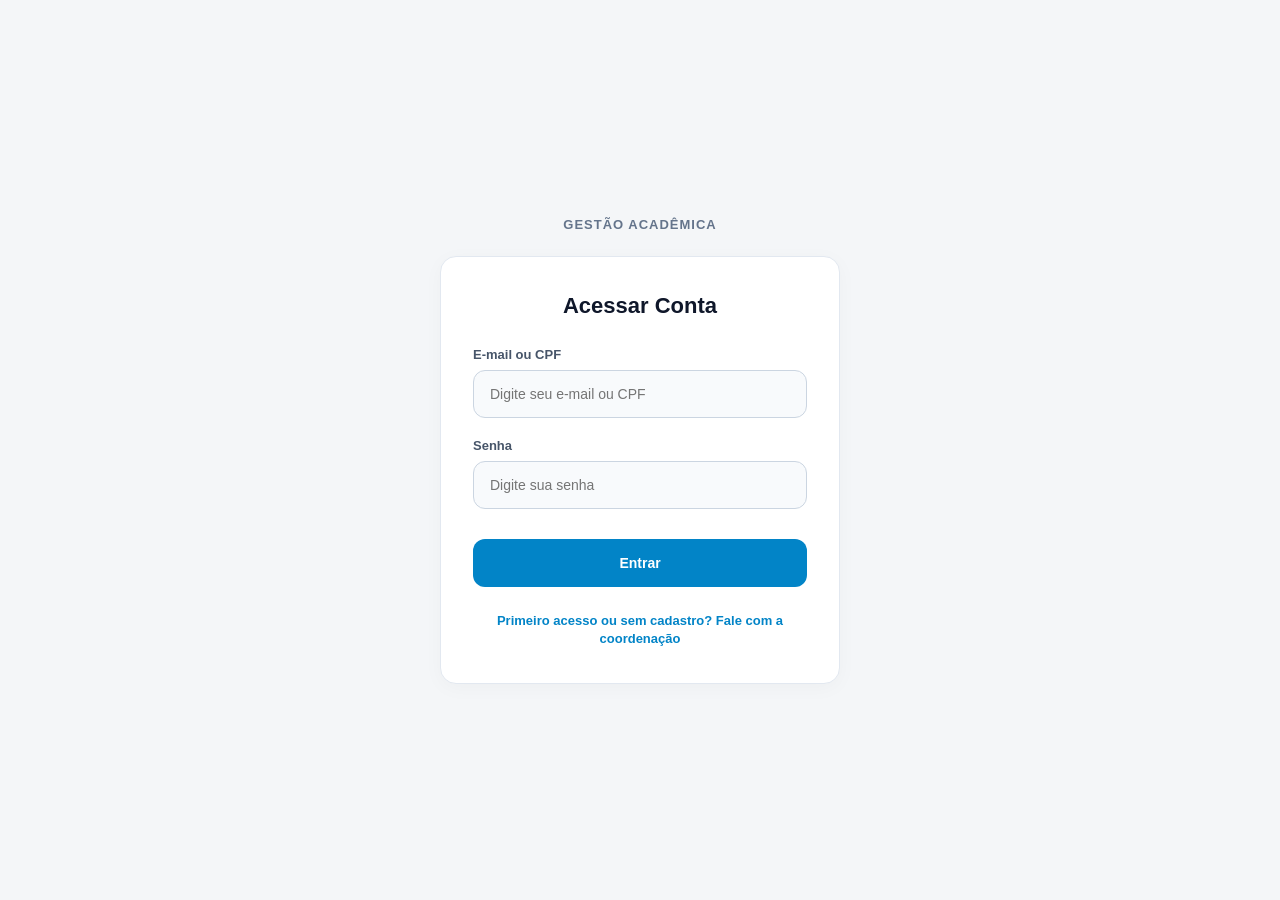
==== HTML/index.html @ f3141ccd "commit inicial com login, página inicial (dashboard) e navegacao por abas" ====
<!DOCTYPE html>
<html lang="pt-BR">
<head>
  <meta charset="UTF-8">
  <meta name="viewport" content="width=device-width, initial-scale=1.0">
  <title>Sistema Acadêmico - Login</title>
  <link rel="stylesheet" href="../CSS/style.css">
</head>
<body>
  <div class="login-container">
    <div class="header-title">
      <h1>GESTÃO ACADÊMICA</h1>
    </div>

    <div class="login-card">
      <h2>Acessar Conta</h2>

      <form action="#" method="POST">
        <div class="input-group">
          <label for="email">E-mail ou CPF</label>
          <input type="text" id="email" placeholder="Digite seu e-mail ou CPF" required>
        </div>

        <div class="input-group">
          <label for="senha">Senha</label>
          <input type="password" id="senha" placeholder="Digite sua senha" required>
        </div>

        <button type="submit" class="btn-primary">Entrar</button>
      </form>

      <div class="login-footer">
        <a href="#" id="openModal">Primeiro acesso ou sem cadastro? Fale com a coordenação</a>
      </div>
    </div>
  </div>

 
  <div id="supportModal" class="modal">
    <div class="modal-content">
      <span class="close-btn" id="closeModal">&times;</span>
      <h3>Solicitar Acesso</h3>
      <p>Preencha com seus dados para solicitar o envio de senha pela coordenação.</p>
      
      <form action="mailto:coordenacao@faculdade.edu.br" method="post" enctype="text/plain">
        <div class="input-group">
          <label for="nome">Nome Completo</label>
          <input type="text" id="nome" name="Nome" required>
        </div>

        <div class="input-group">
          <label for="email_pessoal">Seu E-mail Pessoal</label>
          <input type="email" id="email_pessoal" name="Email Pessoal" placeholder="seuemail@gmail.com" required>
        </div>

        <div class="input-group">
          <label for="mensagem">Matrícula ou CPF</label>
          <input type="text" id="mensagem" name="Documento" required>
        </div>

        <button type="submit" class="btn-primary">Enviar para Coordenação</button>
      </form>
    </div>
  </div>

  
  <script src="../JS/script.js"></script>
</body>
</html>
---- CSS/style.css ----
* {
  margin: 0;
  padding: 0;
  box-sizing: border-box;
  font-family: -apple-system, BlinkMacSystemFont, "Segoe UI", Roboto, Helvetica, Arial, sans-serif;
}

body {
  background-color: #f4f6f8;
  color: #2b2d42;
  display: flex;
  justify-content: center;
  align-items: center;
  min-height: 100vh;
  padding: 20px 16px;
}

.login-container {
  width: 100%;
  max-width: 400px;
}

.header-title h1 {
  font-size: 13px;
  color: #64748b;
  font-weight: 700;
  text-transform: uppercase;
  letter-spacing: 1px;
  margin-bottom: 24px;
  text-align: center;
}

.login-card {
  background-color: #ffffff;
  width: 100%;
  border-radius: 16px;
  border: 1px solid #e2e8f0;
  padding: 36px 32px;
  box-shadow: 0 4px 20px rgba(0, 0, 0, 0.03);
}

.login-card h2 {
  font-size: 22px;
  font-weight: 700;
  margin-bottom: 28px;
  color: #0f172a;
  text-align: center;
}

.input-group {
  text-align: left;
  margin-bottom: 20px;
}

.input-group label {
  display: block;
  font-size: 13px;
  color: #475569;
  margin-bottom: 8px;
  font-weight: 600;
}

.input-group input {
  width: 100%;
  height: 48px;
  padding: 0 16px;
  border: 1px solid #cbd5e1;
  border-radius: 12px;
  font-size: 14px;
  color: #1e293b;
  background-color: #f8fafc;
  outline: none;
  transition: all 0.2s ease;
}

.input-group input:focus {
  border-color: #0284c7;
  background-color: #ffffff;
  box-shadow: 0 0 0 3px rgba(2, 132, 199, 0.15);
}

.btn-primary {
  width: 100%;
  height: 48px;
  background-color: #0284c7;
  color: #ffffff;
  border: none;
  border-radius: 12px;
  font-size: 14px;
  font-weight: 600;
  cursor: pointer;
  margin-top: 10px;
  transition: background-color 0.2s ease;
}

.btn-primary:hover {
  background-color: #0369a1;
}

.btn-primary:active {
  background-color: #075985;
}

.login-footer {
  margin-top: 24px;
  text-align: center;
}

.login-footer a {
  font-size: 13px;
  color: #0284c7;
  font-weight: 600;
  text-decoration: none;
  transition: color 0.2s;
}

.login-footer a:hover {
  text-decoration: underline;
  color: #0369a1;
}

.modal {
  display: none;
  position: fixed;
  top: 0;
  left: 0;
  width: 100%;
  height: 100vh;
  background-color: rgba(15, 23, 42, 0.4);
  backdrop-filter: blur(4px);
  justify-content: center;
  align-items: center;
  z-index: 1000;
  padding: 20px;
}

.modal-content {
  background-color: #ffffff;
  padding: 32px;
  border-radius: 16px;
  width: 100%;
  max-width: 420px;
  position: relative;
  box-shadow: 0 10px 25px rgba(0, 0, 0, 0.08);
  border: 1px solid #e2e8f0;
}

.close-btn {
  position: absolute;
  top: 16px;
  right: 20px;
  font-size: 22px;
  font-weight: bold;
  cursor: pointer;
  color: #64748b;
  transition: color 0.2s;
}

.close-btn:hover {
  color: #0f172a;
}

.modal-content h3 {
  margin-bottom: 12px;
  font-size: 18px;
  font-weight: 700;
  color: #0f172a;
}

.modal-content p {
  font-size: 13px;
  color: #64748b;
  margin-bottom: 20px;
  line-height: 1.5;
}
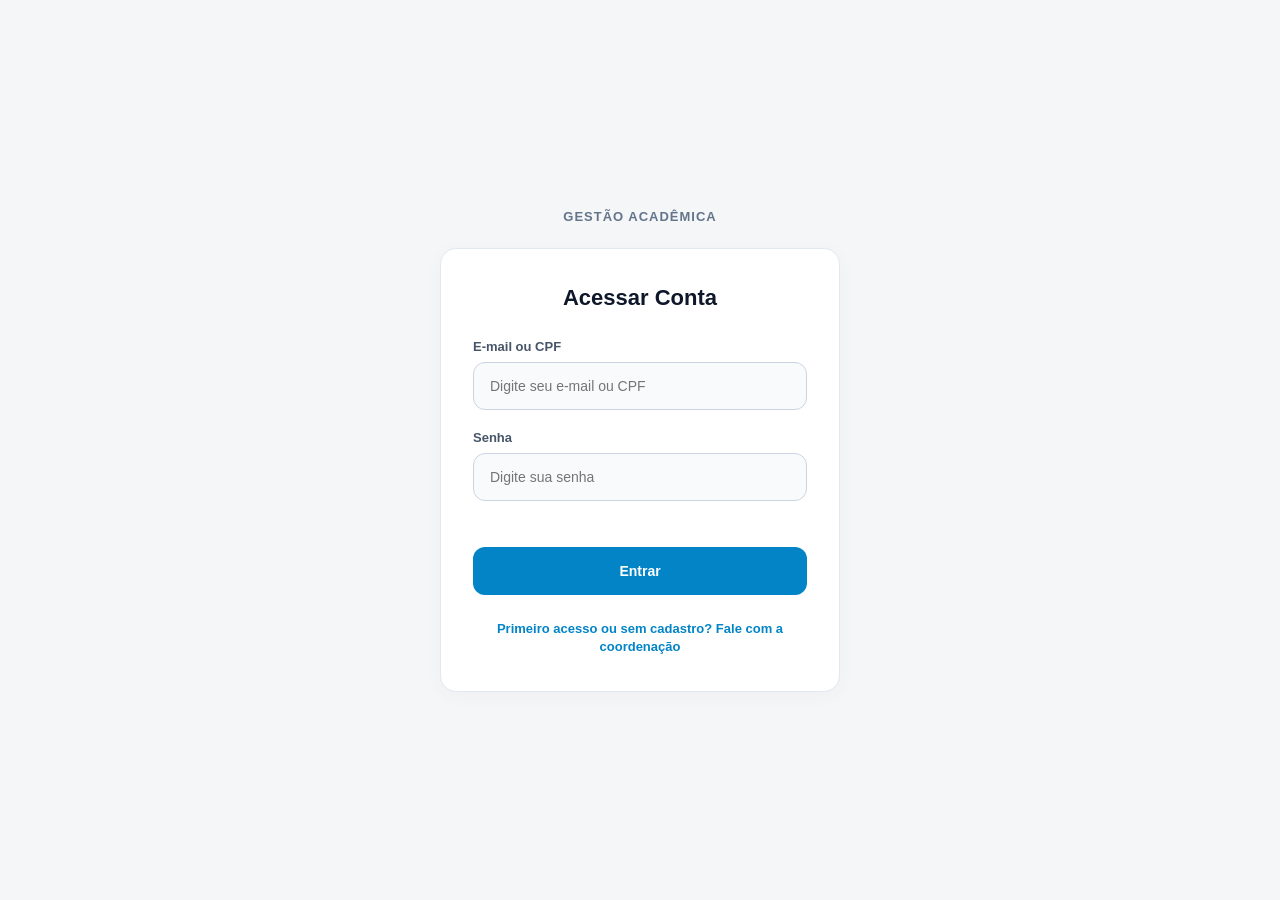
==== commit 8119f1ff: "feat: exibir erros de autenticacao no formulario Substitui alertas por mensagens de erro exibidas di" ====
--- a/HTML/index.html
+++ b/HTML/index.html
@@ -25,6 +25,8 @@
           <label for="senha">Senha</label>
           <input type="password" id="senha" placeholder="Digite sua senha" required>
         </div>
+
+        <p id="loginError" class="login-error" role="alert" aria-live="polite"></p>
 
         <button type="submit" class="btn-primary">Entrar</button>
       </form>
--- a/CSS/style.css
+++ b/CSS/style.css
@@ -172,4 +172,14 @@
   color: #64748b;
   margin-bottom: 20px;
   line-height: 1.5;
+}
+
+.login-error {
+  min-height: 20px;
+  margin-top: -8px;
+  margin-bottom: 4px;
+  font-size: 13px;
+  font-weight: 600;
+  text-align: center;
+  color: #b91c1c;
 }
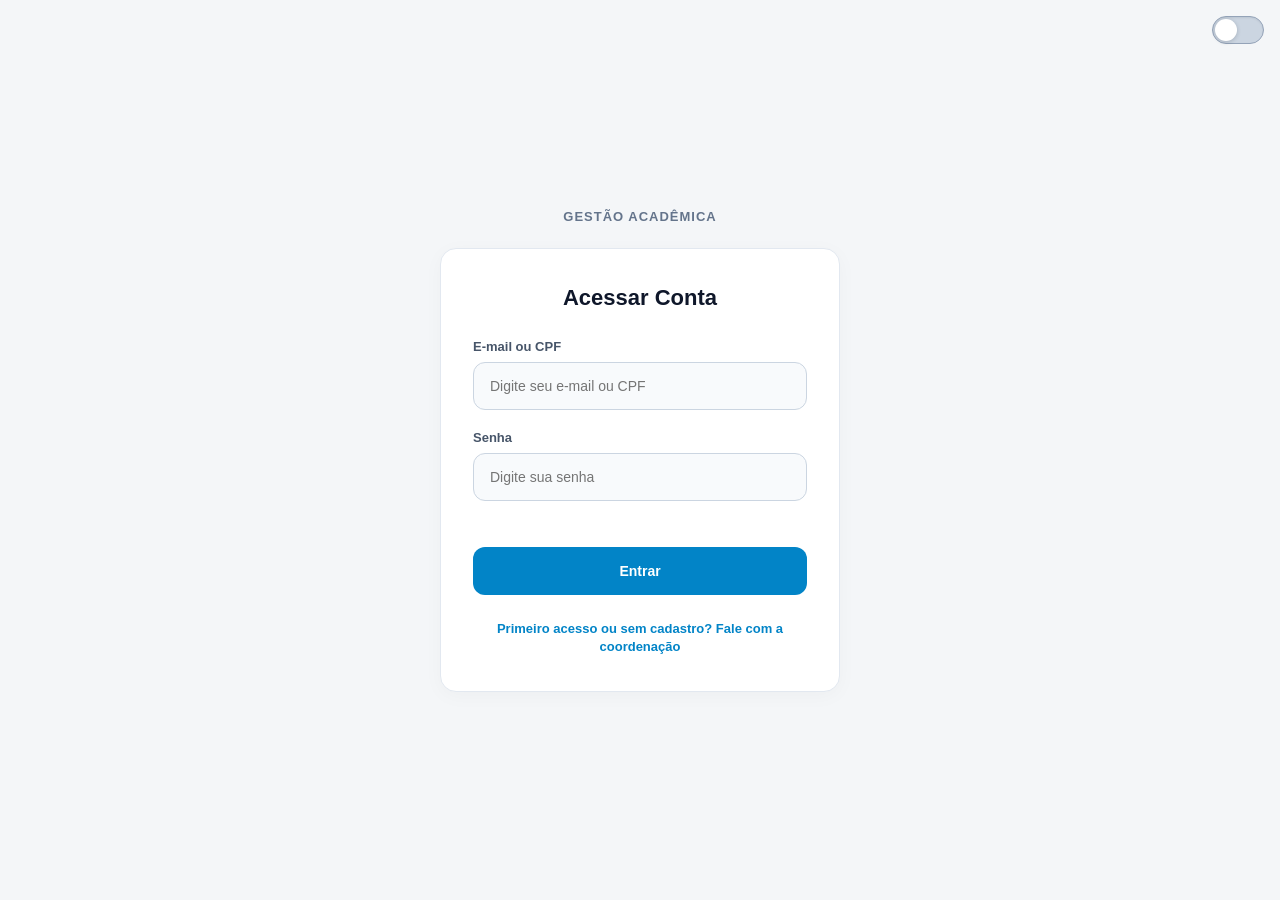
==== commit c86fb01d: "feat: ajustar layout dos horários e adicionar tema claro/escuro" ====
--- a/HTML/index.html
+++ b/HTML/index.html
@@ -4,9 +4,22 @@
   <meta charset="UTF-8">
   <meta name="viewport" content="width=device-width, initial-scale=1.0">
   <title>Sistema Acadêmico - Login</title>
+  <script>
+    (function () {
+      if (localStorage.getItem("tema") === "escuro") {
+        document.documentElement.setAttribute("data-theme", "dark");
+      }
+    })();
+  </script>
   <link rel="stylesheet" href="../CSS/style.css">
+  <link rel="stylesheet" href="../CSS/tema.css">
 </head>
 <body>
+  <label class="tema-switch" title="Alternar tema claro/escuro">
+    <input type="checkbox" id="temaToggle" aria-label="Alternar modo claro e escuro">
+    <span class="tema-slider"></span>
+  </label>
+
   <div class="login-container">
     <div class="header-title">
       <h1>GESTÃO ACADÊMICA</h1>
@@ -15,15 +28,29 @@
     <div class="login-card">
       <h2>Acessar Conta</h2>
 
-      <form action="#" method="POST">
+      <form id="loginForm">
         <div class="input-group">
           <label for="email">E-mail ou CPF</label>
-          <input type="text" id="email" placeholder="Digite seu e-mail ou CPF" required>
+          <input
+            type="text"
+            id="email"
+            name="identificador"
+            placeholder="Digite seu e-mail ou CPF"
+            autocomplete="username"
+            required
+          >
         </div>
 
         <div class="input-group">
           <label for="senha">Senha</label>
-          <input type="password" id="senha" placeholder="Digite sua senha" required>
+          <input
+            type="password"
+            id="senha"
+            name="senha"
+            placeholder="Digite sua senha"
+            autocomplete="current-password"
+            required
+          >
         </div>
 
         <p id="loginError" class="login-error" role="alert" aria-live="polite"></p>
@@ -37,22 +64,21 @@
     </div>
   </div>
 
- 
-  <div id="supportModal" class="modal">
+  <div id="supportModal" class="modal" role="dialog" aria-modal="true" aria-labelledby="supportTitle">
     <div class="modal-content">
-      <span class="close-btn" id="closeModal">&times;</span>
-      <h3>Solicitar Acesso</h3>
+      <button type="button" class="close-btn" id="closeModal" aria-label="Fechar">&times;</button>
+      <h3 id="supportTitle">Solicitar Acesso</h3>
       <p>Preencha com seus dados para solicitar o envio de senha pela coordenação.</p>
-      
+
       <form action="mailto:coordenacao@faculdade.edu.br" method="post" enctype="text/plain">
         <div class="input-group">
           <label for="nome">Nome Completo</label>
-          <input type="text" id="nome" name="Nome" required>
+          <input type="text" id="nome" name="Nome" autocomplete="name" required>
         </div>
 
         <div class="input-group">
           <label for="email_pessoal">Seu E-mail Pessoal</label>
-          <input type="email" id="email_pessoal" name="Email Pessoal" placeholder="seuemail@gmail.com" required>
+          <input type="email" id="email_pessoal" name="Email Pessoal" placeholder="seuemail@gmail.com" autocomplete="email" required>
         </div>
 
         <div class="input-group">
@@ -65,7 +91,7 @@
     </div>
   </div>
 
-  
+  <script src="../JS/tema.js"></script>
   <script src="../JS/script.js"></script>
 </body>
 </html>
--- a/CSS/style.css
+++ b/CSS/style.css
@@ -182,4 +182,14 @@
   font-weight: 600;
   text-align: center;
   color: #b91c1c;
-}+}
+.input-group input[aria-invalid="true"] {
+  border-color: #b91c1c;
+  background-color: #fff7f7;
+}
+
+.close-btn {
+  background: transparent;
+  border: 0;
+  line-height: 1;
+}
--- a/CSS/tema.css
+++ b/CSS/tema.css
@@ -0,0 +1,306 @@
+/* Toggle de tema — canto superior direito */
+.tema-switch {
+  position: fixed;
+  top: 16px;
+  right: 16px;
+  z-index: 2000;
+  display: inline-flex;
+  align-items: center;
+  cursor: pointer;
+  user-select: none;
+}
+
+.tema-switch input {
+  position: absolute;
+  opacity: 0;
+  width: 0;
+  height: 0;
+}
+
+.tema-slider {
+  position: relative;
+  width: 52px;
+  height: 28px;
+  border-radius: 999px;
+  background: #cbd5e1;
+  border: 1px solid #94a3b8;
+  transition: background-color 0.35s ease, border-color 0.35s ease, box-shadow 0.35s ease;
+  box-shadow: inset 0 1px 2px rgba(15, 23, 42, 0.08);
+}
+
+.tema-slider::before {
+  content: "";
+  position: absolute;
+  top: 2px;
+  left: 2px;
+  width: 22px;
+  height: 22px;
+  border-radius: 50%;
+  background: #ffffff;
+  box-shadow: 0 1px 4px rgba(15, 23, 42, 0.2);
+  transition: transform 0.35s cubic-bezier(0.4, 0, 0.2, 1), background-color 0.35s ease;
+}
+
+.tema-switch input:checked + .tema-slider {
+  background: #0284c7;
+  border-color: #0369a1;
+}
+
+.tema-switch input:checked + .tema-slider::before {
+  transform: translateX(24px);
+  background: #f8fafc;
+}
+
+.tema-switch input:focus-visible + .tema-slider {
+  box-shadow: 0 0 0 3px rgba(2, 132, 199, 0.35);
+}
+
+/* Transição suave entre temas */
+html.tema-transicao body,
+html.tema-transicao body *,
+html.tema-transicao body *::before,
+html.tema-transicao body *::after {
+  transition:
+    background-color 0.4s ease,
+    color 0.4s ease,
+    border-color 0.4s ease,
+    box-shadow 0.4s ease,
+    fill 0.4s ease,
+    stroke 0.4s ease !important;
+}
+
+/* ========== Modo escuro ========== */
+html[data-theme="dark"] body {
+  background-color: #0f172a;
+  color: #e2e8f0;
+}
+
+html[data-theme="dark"] .tema-slider {
+  background: #334155;
+  border-color: #475569;
+}
+
+html[data-theme="dark"] .tema-switch input:checked + .tema-slider {
+  background: #0ea5e9;
+  border-color: #0284c7;
+}
+
+/* Login */
+html[data-theme="dark"] .header-title h1 {
+  color: #94a3b8;
+}
+
+html[data-theme="dark"] .login-card,
+html[data-theme="dark"] .modal-content {
+  background-color: #1e293b;
+  border-color: #334155;
+  box-shadow: 0 8px 24px rgba(0, 0, 0, 0.35);
+}
+
+html[data-theme="dark"] .login-card h2,
+html[data-theme="dark"] .modal-content h3,
+html[data-theme="dark"] .close-btn:hover {
+  color: #f8fafc;
+}
+
+html[data-theme="dark"] .input-group label,
+html[data-theme="dark"] .modal-content p,
+html[data-theme="dark"] .close-btn {
+  color: #94a3b8;
+}
+
+html[data-theme="dark"] .input-group input {
+  background-color: #0f172a;
+  border-color: #475569;
+  color: #e2e8f0;
+}
+
+html[data-theme="dark"] .input-group input:focus {
+  background-color: #0f172a;
+  border-color: #0ea5e9;
+  box-shadow: 0 0 0 3px rgba(14, 165, 233, 0.2);
+}
+
+html[data-theme="dark"] .input-group input[aria-invalid="true"] {
+  border-color: #f87171;
+  background-color: #450a0a;
+}
+
+html[data-theme="dark"] .login-footer a {
+  color: #38bdf8;
+}
+
+html[data-theme="dark"] .login-footer a:hover {
+  color: #7dd3fc;
+}
+
+html[data-theme="dark"] .modal {
+  background-color: rgba(2, 6, 23, 0.65);
+}
+
+html[data-theme="dark"] .login-error {
+  color: #fca5a5;
+}
+
+/* Dashboard */
+html[data-theme="dark"] .top-title {
+  color: #94a3b8;
+}
+
+html[data-theme="dark"] .sidebar,
+html[data-theme="dark"] .main-card {
+  background-color: #1e293b;
+  border-color: #334155;
+  box-shadow: 0 8px 24px rgba(0, 0, 0, 0.25);
+}
+
+html[data-theme="dark"] .menu-icon {
+  color: #cbd5e1;
+}
+
+html[data-theme="dark"] .menu-icon:hover {
+  background-color: #334155;
+}
+
+html[data-theme="dark"] .btn-action {
+  background: #0f172a;
+  border-color: #334155;
+  color: #38bdf8;
+}
+
+html[data-theme="dark"] .btn-action:hover {
+  background-color: #0284c7;
+  border-color: #0284c7;
+  color: #ffffff;
+}
+
+html[data-theme="dark"] .btn-action.logout {
+  color: #f87171;
+  background: #450a0a;
+  border-color: #7f1d1d;
+}
+
+html[data-theme="dark"] .btn-action.logout:hover {
+  background-color: #dc2626;
+  border-color: #dc2626;
+  color: #ffffff;
+}
+
+html[data-theme="dark"] .main-card h2,
+html[data-theme="dark"] .profile-details h3,
+html[data-theme="dark"] .highlight-text,
+html[data-theme="dark"] .nota-card h3,
+html[data-theme="dark"] .historico-card h3,
+html[data-theme="dark"] .falta-card h3 {
+  color: #f8fafc;
+}
+
+html[data-theme="dark"] .avatar-container {
+  background-color: #0f172a;
+  border-color: #475569;
+}
+
+html[data-theme="dark"] .avatar-container svg {
+  stroke: #94a3b8;
+}
+
+html[data-theme="dark"] .profile-details p,
+html[data-theme="dark"] .info-card h4,
+html[data-theme="dark"] .sub-text {
+  color: #94a3b8;
+}
+
+html[data-theme="dark"] .profile-details a {
+  color: #38bdf8;
+}
+
+html[data-theme="dark"] .line-divider {
+  border-top-color: #334155;
+}
+
+html[data-theme="dark"] .info-card,
+html[data-theme="dark"] .nota-card,
+html[data-theme="dark"] .historico-card,
+html[data-theme="dark"] .falta-card {
+  background-color: #0f172a;
+  border-color: #334155;
+}
+
+html[data-theme="dark"] .nota-detalhe,
+html[data-theme="dark"] .historico-detalhe,
+html[data-theme="dark"] .falta-detalhe,
+html[data-theme="dark"] .history-content {
+  color: #cbd5e1;
+}
+
+html[data-theme="dark"] .situacao-aprovado {
+  color: #4ade80;
+}
+
+html[data-theme="dark"] .situacao-reprovado {
+  color: #f87171;
+}
+
+html[data-theme="dark"] .situacao-recuperacao {
+  color: #fbbf24;
+}
+
+/* Horários */
+html[data-theme="dark"] .topo h1,
+html[data-theme="dark"] .aula-disciplina {
+  color: #f8fafc;
+}
+
+html[data-theme="dark"] .topo #nomeAluno,
+html[data-theme="dark"] .dia-bloco h2,
+html[data-theme="dark"] .aula-meta {
+  color: #94a3b8;
+}
+
+html[data-theme="dark"] .acoes a,
+html[data-theme="dark"] .acoes button {
+  background: #0f172a;
+  border-color: #334155;
+  color: #38bdf8;
+}
+
+html[data-theme="dark"] .acoes a:hover,
+html[data-theme="dark"] .acoes button:hover {
+  background: #0284c7;
+  border-color: #0284c7;
+  color: #ffffff;
+}
+
+html[data-theme="dark"] .acoes button#btnLogout {
+  color: #f87171;
+  background: #450a0a;
+  border-color: #7f1d1d;
+}
+
+html[data-theme="dark"] .acoes button#btnLogout:hover {
+  background: #dc2626;
+  border-color: #dc2626;
+  color: #ffffff;
+}
+
+html[data-theme="dark"] .erro {
+  background: #450a0a;
+  color: #fecaca;
+  border-color: #7f1d1d;
+}
+
+html[data-theme="dark"] .dia-bloco {
+  background: #1e293b;
+  border-color: #334155;
+  border-left-color: #0ea5e9;
+  box-shadow: 0 8px 24px rgba(0, 0, 0, 0.25);
+}
+
+html[data-theme="dark"] .aula-card {
+  background: #0f172a;
+  border-color: #334155;
+}
+
+html[data-theme="dark"] .aula-horario {
+  color: #38bdf8;
+}
